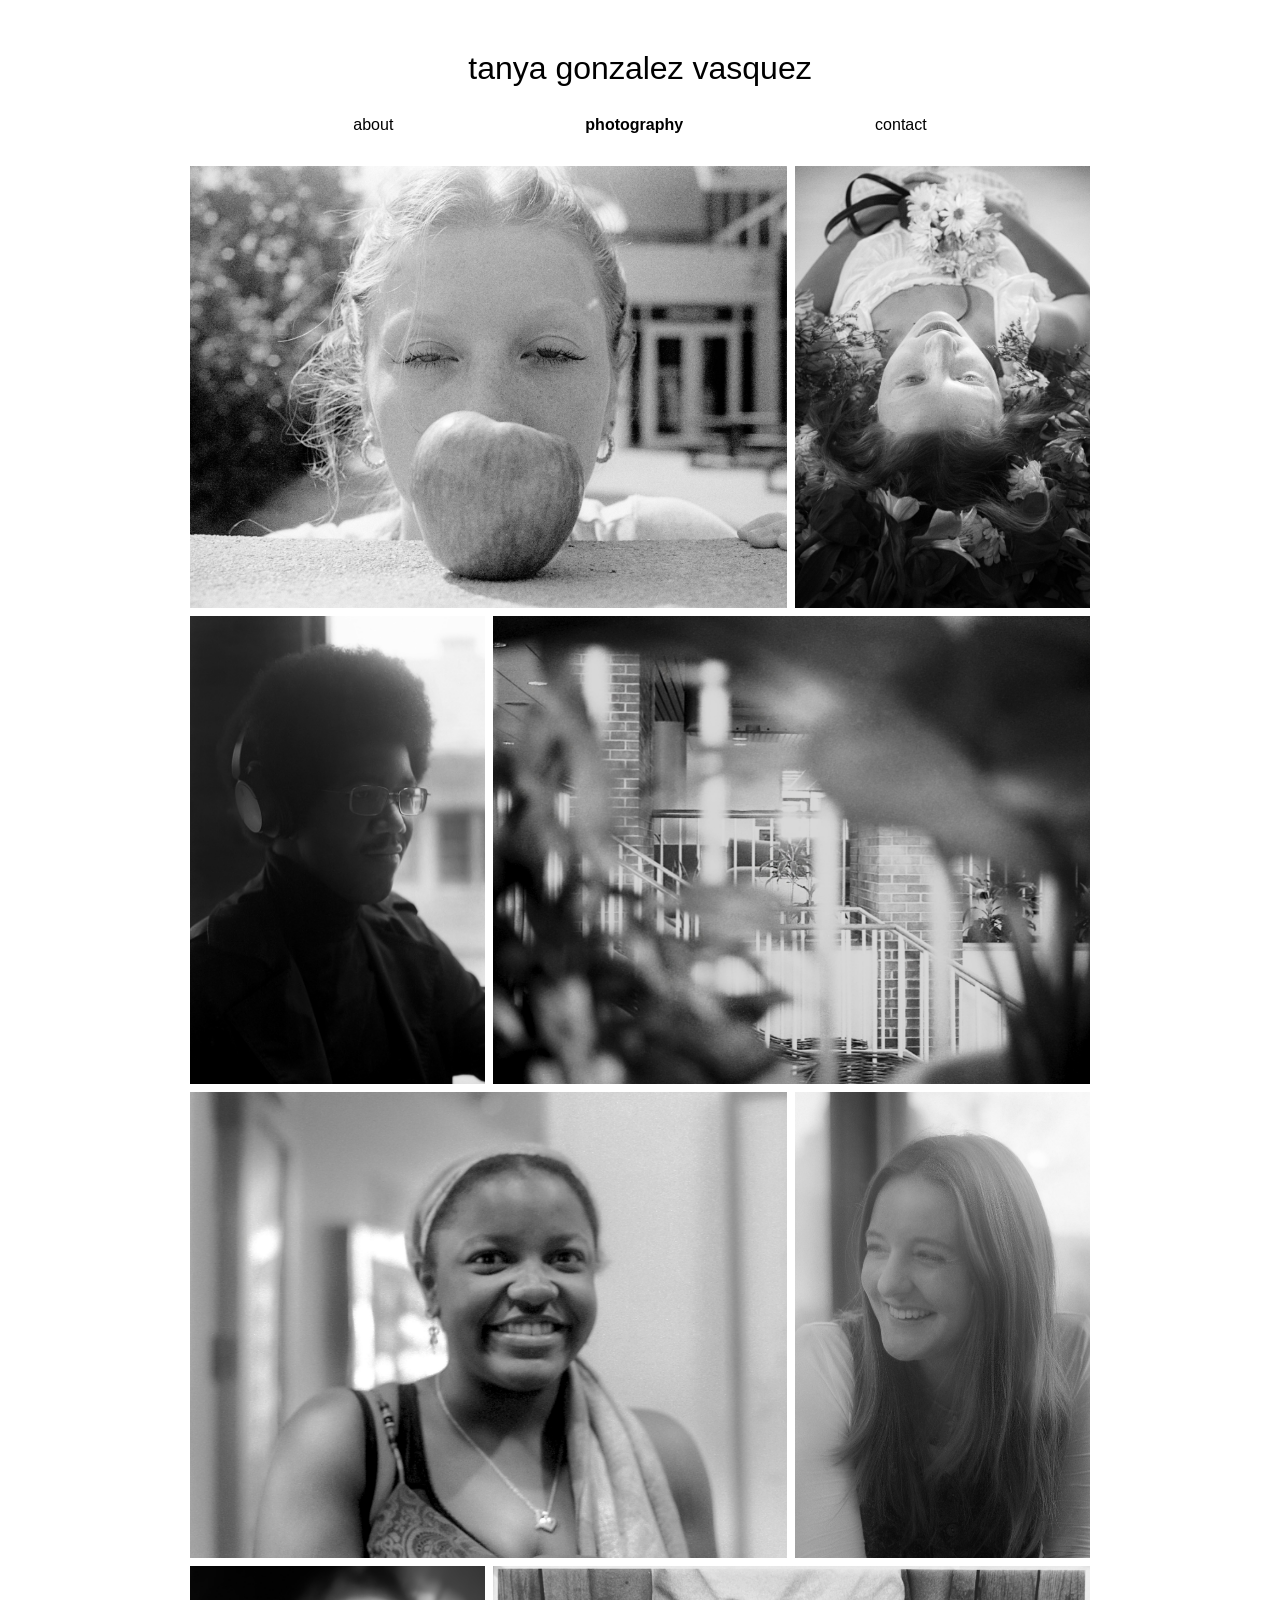
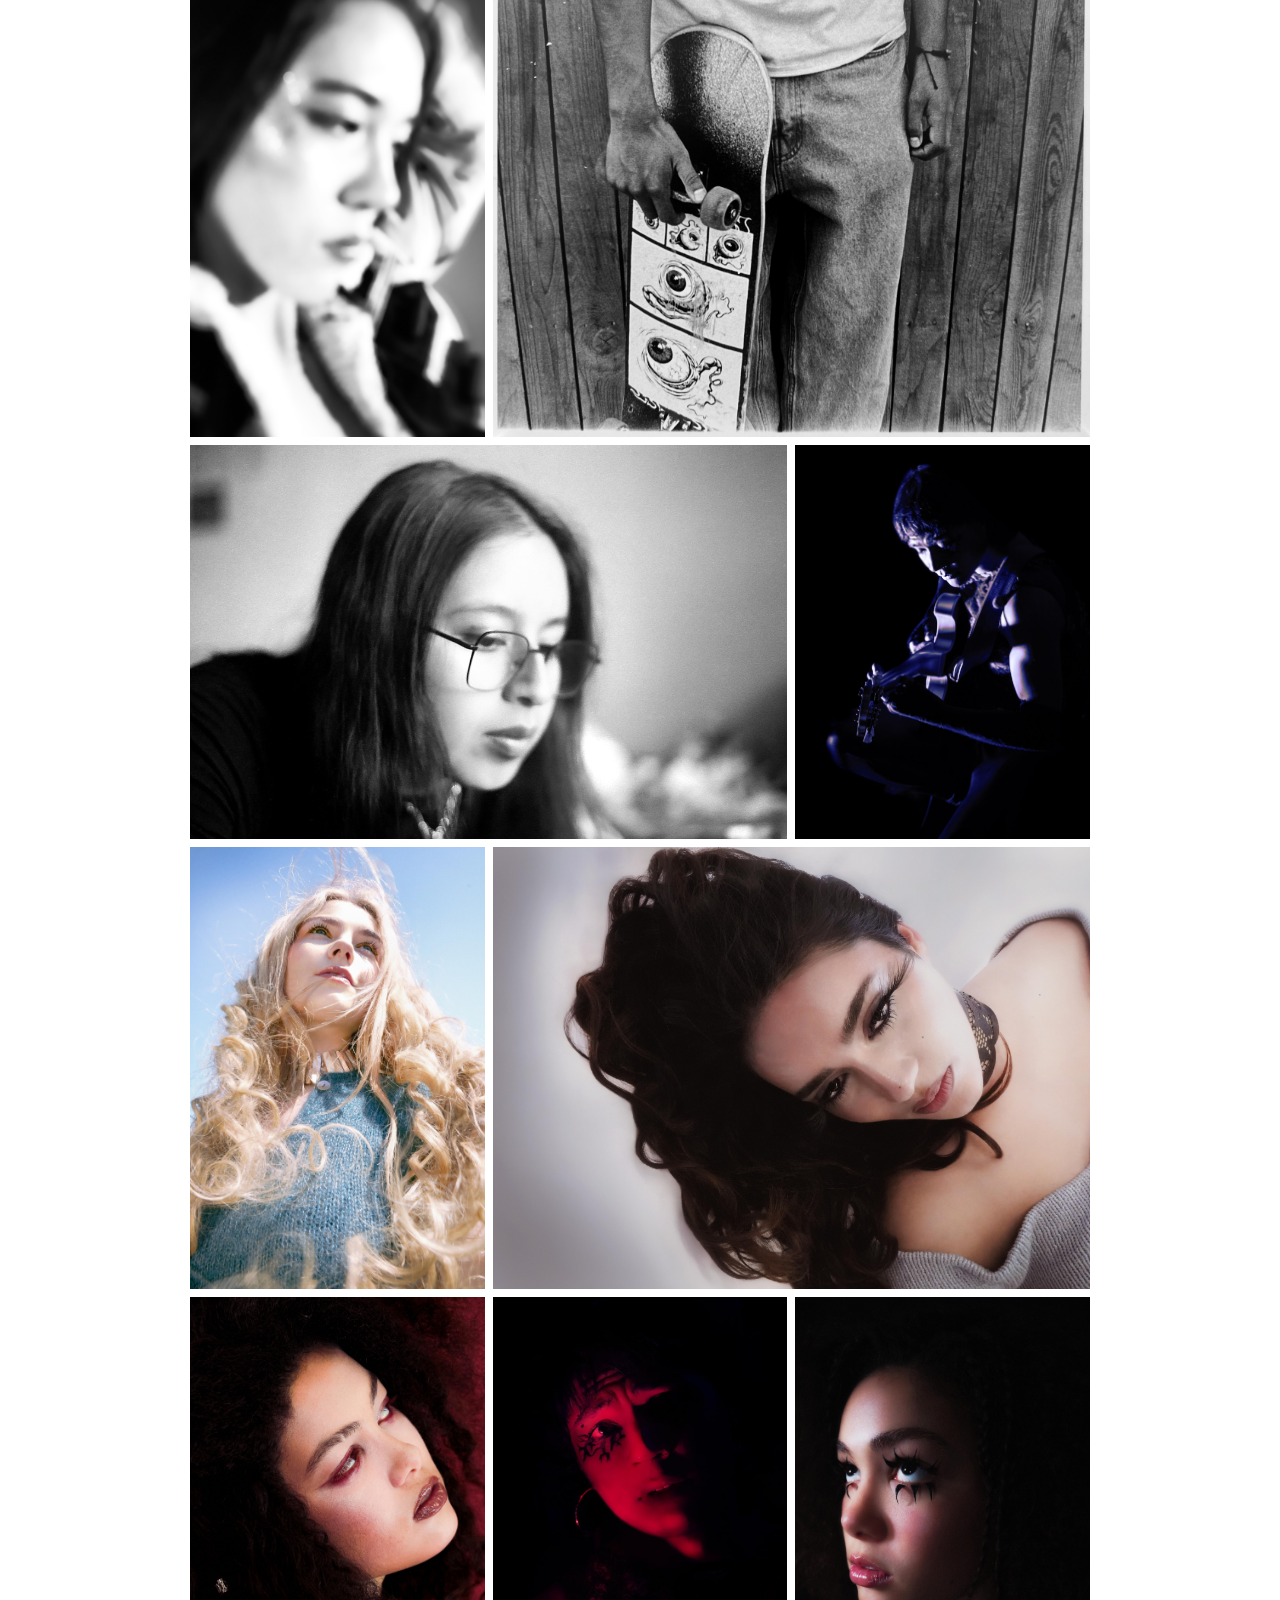
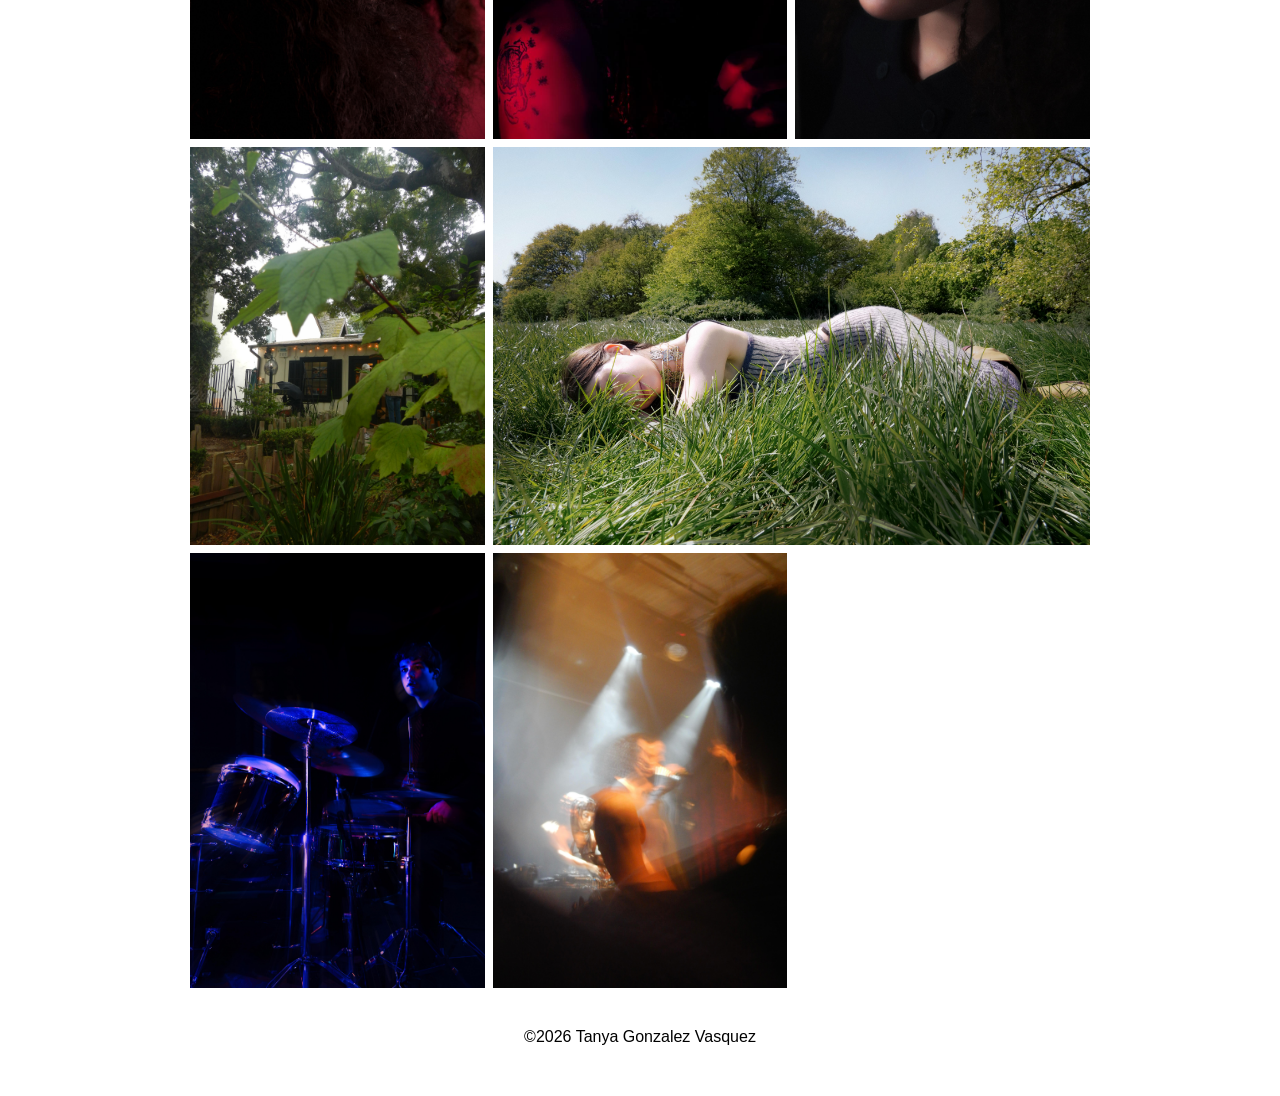
==== index.html @ c87685d4 "Initial upload for a portfolio website" ====
<!DOCTYPE html>
<html lang="en">
<head>
    <meta charset="UTF-8">
    <meta name="viewport" content="width=device-width, initial-scale=1.0">
    <title>Photography Page</title>
    <link rel="stylesheet" href="styles.css">
</head>

<body>
<header>
    <h1><a href="/index">tanya gonzalez vasquez</a></h1>
</header>

<nav class="navbar">
    <ul>
        <li><a href="/about">about</a></li>
        <li><a class="active" href="/index">photography</a></li>
        <li><a href="/contact">contact</a></li>
    </ul>
</nav>

<main>
    <div class="gallery-container">
        <div class="gallery-grid">
            <div class="photo-card grid-col-span-2">
                <img src="images/tgv_b&w_image_1.jpeg" alt="">
            </div>
            <div class="photo-card">
                <img src="images/tgv_b&w_image_2.jpeg" alt="">
            </div>
            <div class="photo-card">
                <img src="images/tgv_b&w_image_3.jpeg" alt="">
            </div>
            <div class="photo-card grid-col-span-2">
                <img src="images/tgv_b&w_image_4.jpeg" alt="">
            </div>
            <div class="photo-card grid-col-span-2">
                <img src="images/tgv_b&w_image_5.jpeg" alt="">
            </div>
            <div class="photo-card">
                <img src="images/tgv_b&w_image_6.jpeg" alt="">
            </div>
            <div class="photo-card">
                <img src="images/tgv_b&w_image_7.jpeg" alt="">
            </div>
            <div class="photo-card grid-col-span-2">
                <img src="images/tgv_b&w_image_8.jpeg" alt="">
            </div>
            <div class="photo-card grid-col-span-2">
                <img src="images/tgv_b&w_image_9.jpeg" alt="">
            </div>
            <div class="photo-card">
                <img src="images/tgv_color_image_1.jpeg" alt="">
            </div>
            <div class="photo-card">
                <img src="images/tgv_color_image_2.jpeg" alt="">
            </div>
            <div class="photo-card grid-col-span-2">
                <img src="images/tgv_color_image_3.jpeg" alt="">
            </div>
            <div class="photo-card">
                <img src="images/tgv_color_image_4.jpeg" alt="">
            </div>
            <div class="photo-card">
                <img src="images/tgv_color_image_5.jpeg" alt="">
            </div>
            <div class="photo-card">
                <img src="images/tgv_color_image_6.jpeg" alt="">
            </div>
            <div class="photo-card">
                <img src="images/tgv_color_image_7.jpeg" alt="">
            </div>
            <div class="photo-card grid-col-span-2">
                <img src="images/tgv_color_image_8.jpeg" alt="">
            </div>
            <div class="photo-card">
                <img src="images/tgv_color_image_9.jpeg" alt="">
            </div>
            <div class="photo-card">
                <img src="images/tgv_color_image_10.jpeg" alt="">
            </div>
        </div>
    </div>
</main>

<footer>
    <p>©2026 Tanya Gonzalez Vasquez</p>
</footer>
</body>
</html>
---- styles.css ----
body {
    font-family: sans-serif;
    margin: 50px;
}

h1 {
    text-align: center;
    font-weight: 300;
}

h1 a {
    text-decoration: none;
    color: black;
}

ul {
    list-style-type: none;
    margin: 0;
    padding: 0;
    display: flex;
    justify-content: center;
    gap: 10rem;
}

ul li a {
    display: block;
    color: black;
    text-decoration: none;
    padding: 8px 16px;
    transition: transform 0.3s ease-in;
}

ul li a:hover {
    transform: scale(1.05);
}

ul li a.active {
    /*border: 2px solid black;*/
    font-weight: bold;
}

.navbar {
    position: sticky;
    top: 0;
    background-color: white;
}

.navbar,
.gallery-container,
.about-container {
    width: 100%;
    margin: 0 auto;
}

.navbar,
.gallery-container {
    max-width: 900px;
}

.gallery-container,
.about-container,
.form-container,
.iframe-form-container {
    padding: 1.5rem 0;
}

.gallery-grid,
.about-grid {
    display: grid;
    grid-template-columns: repeat(3, 1fr);
}

.gallery-grid {
    gap: .5rem;
}

.about-grid {
    gap: 5rem;
}

.grid-col-span-2 {
    grid-column: span 2;
}

img {
    max-width: 100%;
    display: block;
}

.photo-card img{
    width: 100%;
    height: 100%;
    object-fit: cover;
    display: block;
}

.about-container {
    max-width: 800px;
}

.download-btn {
  display: inline-block;
  padding: 8px 10px;
  background: gray;
  color: white;
  text-decoration: none;
  border-radius: 3px;
}

.form-container {
    width: 100%;
    max-width: 450px;
    margin: 0 auto;
}

/*styling for google form ↓ ↓ */
.iframe-form-container iframe {
    display: block;
    margin: 0 auto;
    width: 100%;
    max-width: 640px;
}

h2 {
    text-align: center;
}

input,
textarea {
    width: 100%;
    padding: 10px;
    margin: 10px 0;
    box-sizing: border-box;
    font-size: 1.1rem;
}

textarea {
    height: 200px;
}

.submit-btn {
    width: 100px;
    height: 30px;
    font-size: 1.1rem;
    border-radius: 3px;
    background-color: pink;

    display: block;
    margin: 10px auto;
}

footer {
    text-align: center;
}
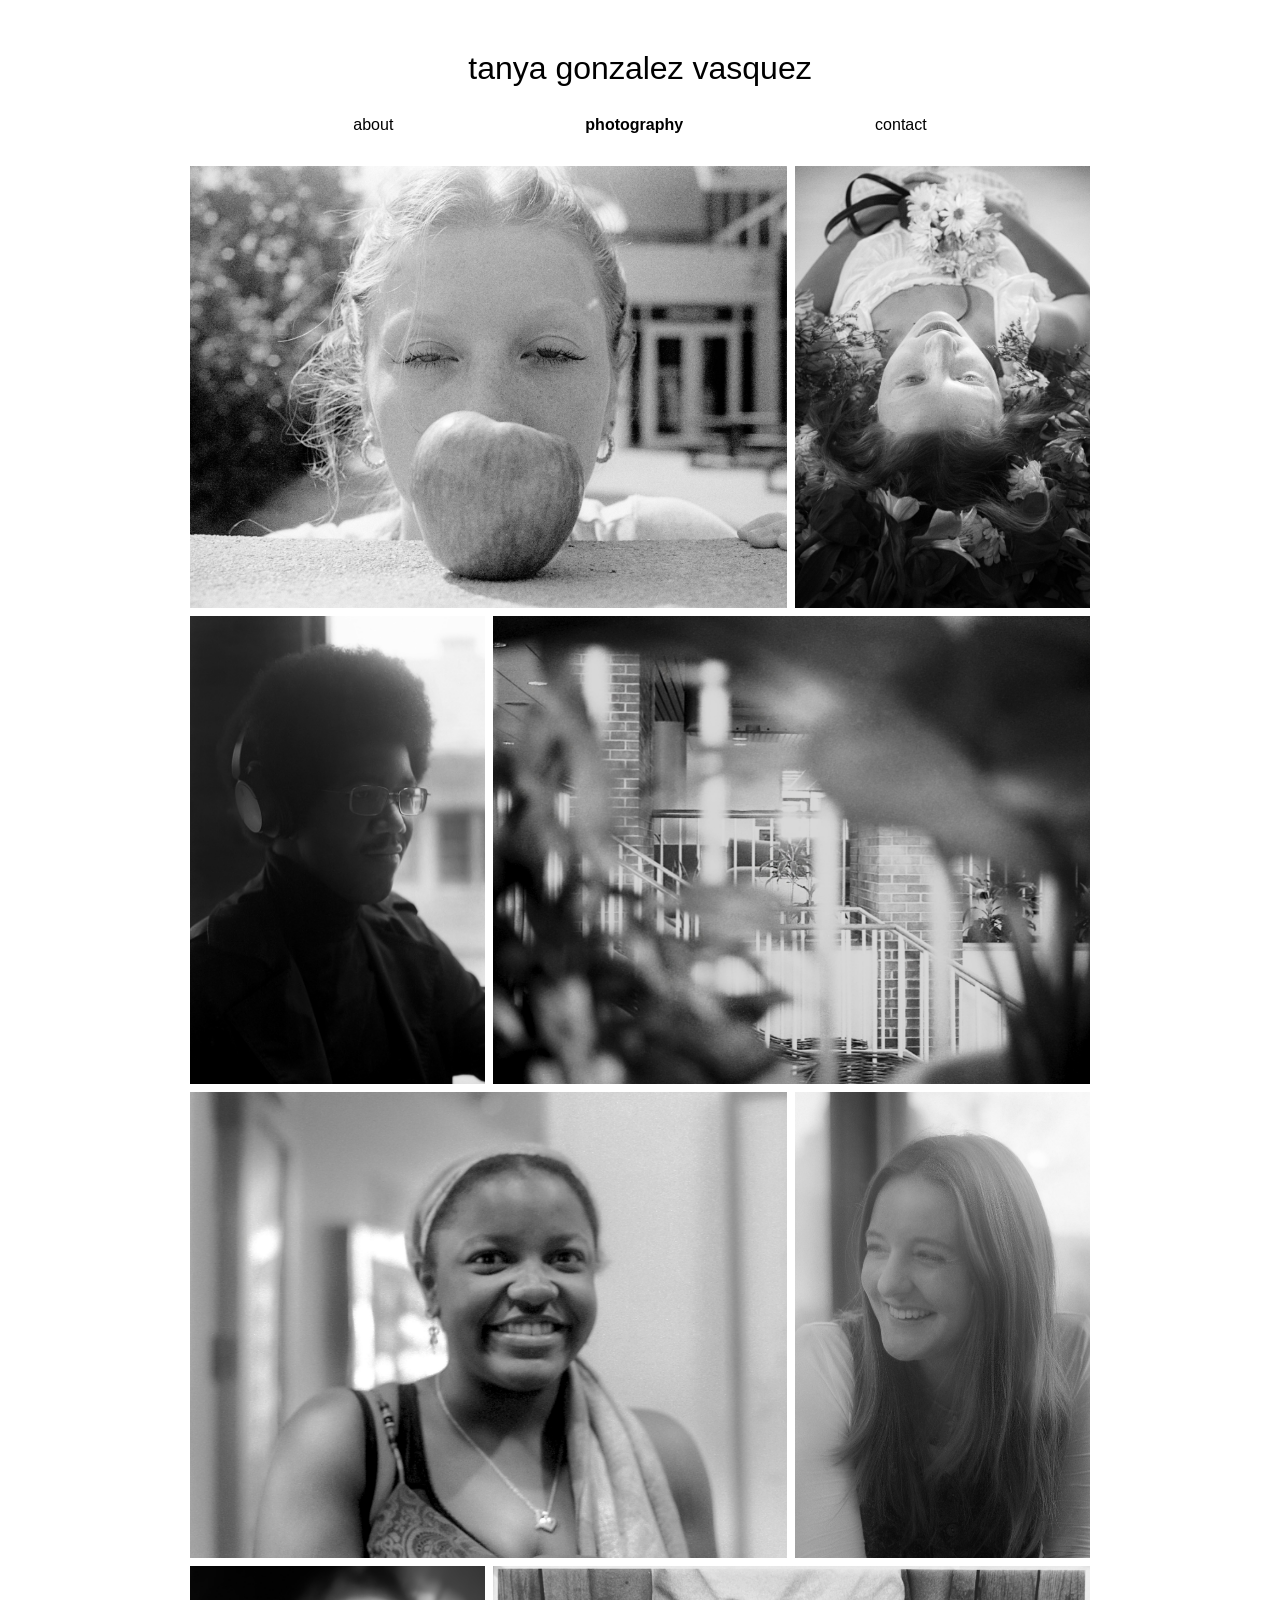
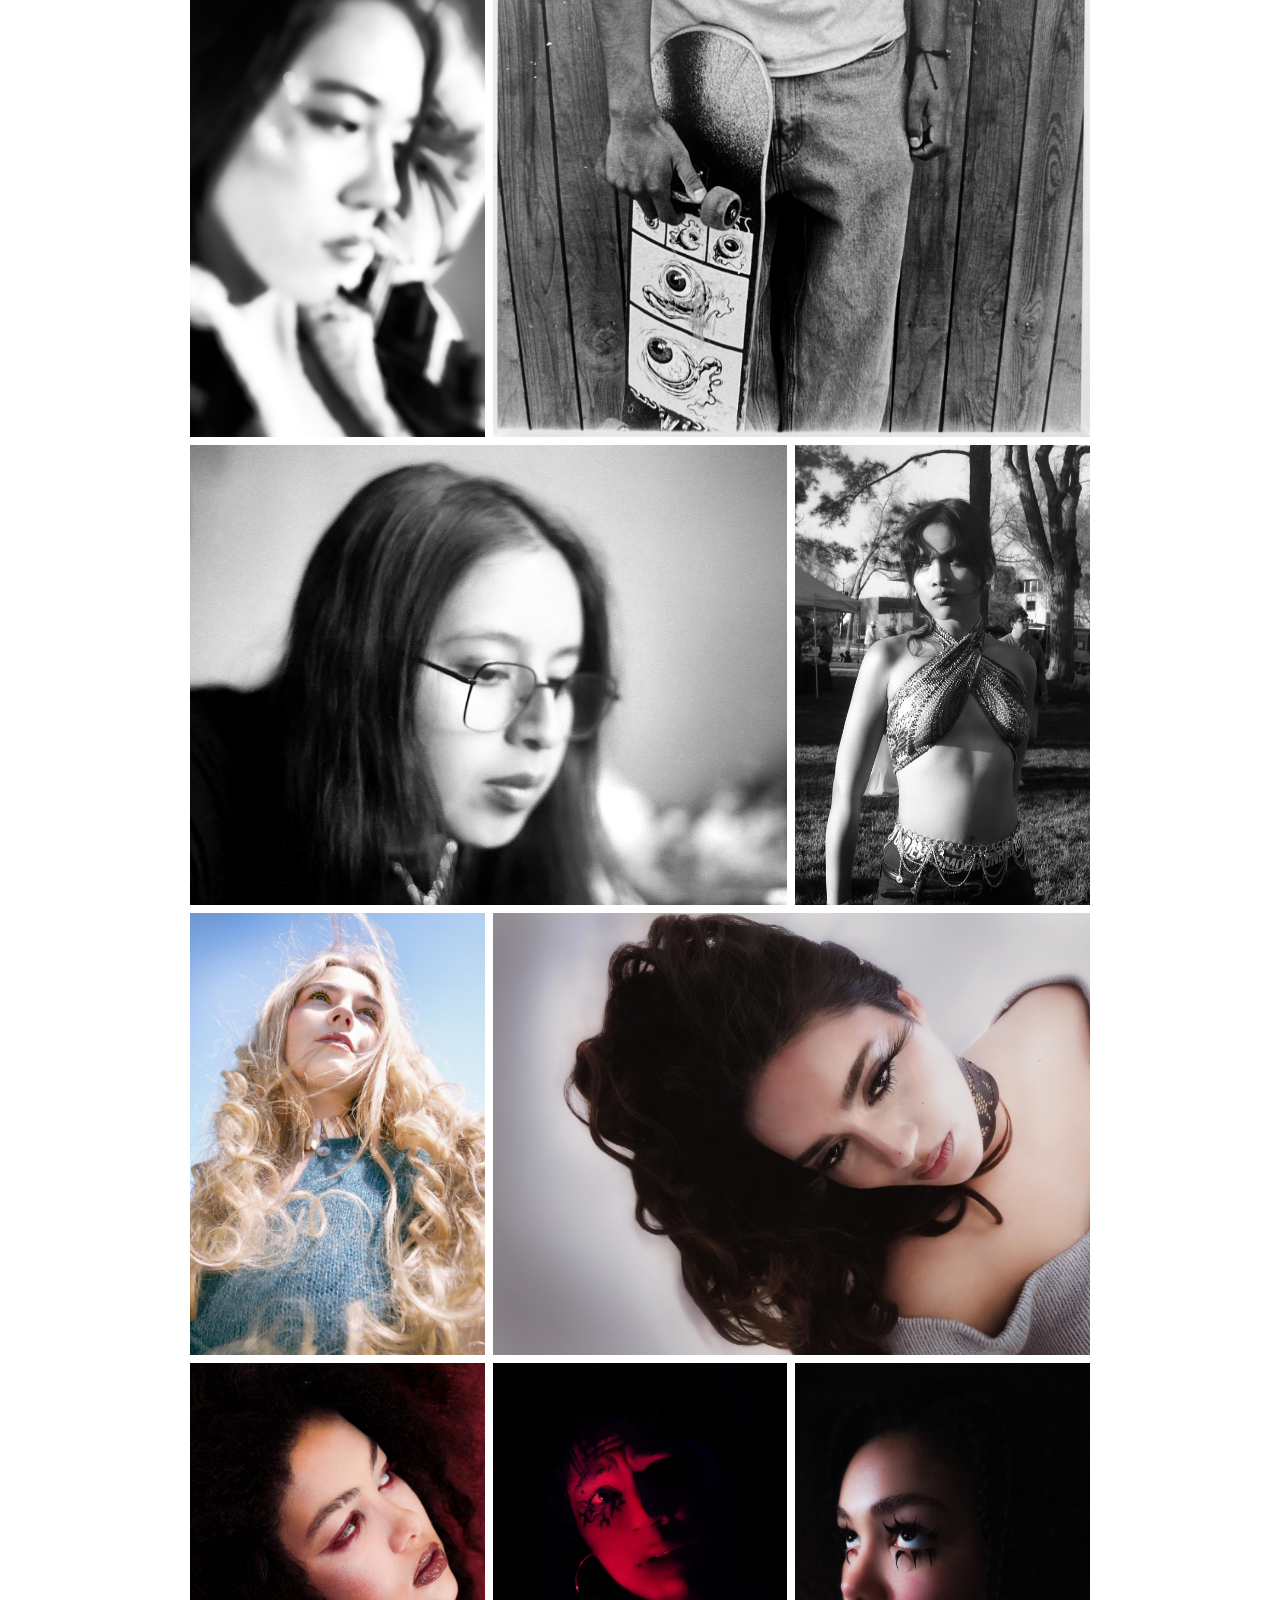
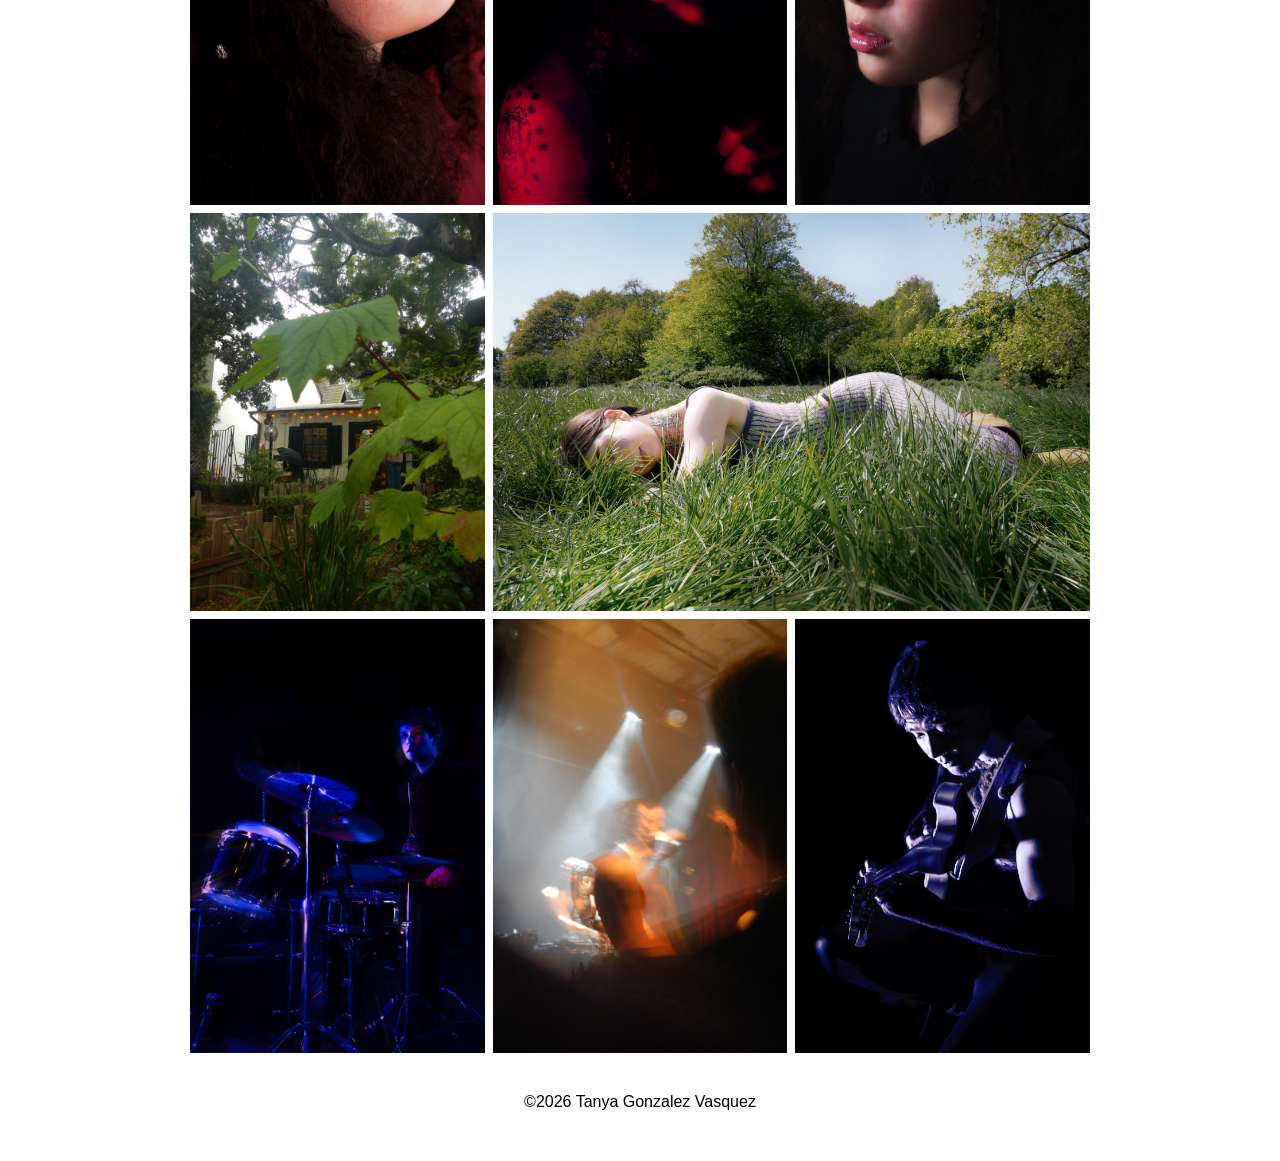
==== commit cd420774: "adding alternative text to all the images in the index html file" ====
--- a/index.html
+++ b/index.html
@@ -9,14 +9,14 @@
 
 <body>
 <header>
-    <h1><a href="/index">tanya gonzalez vasquez</a></h1>
+    <h1><a href="./index">tanya gonzalez vasquez</a></h1>
 </header>
 
 <nav class="navbar">
     <ul>
-        <li><a href="/about">about</a></li>
-        <li><a class="active" href="/index">photography</a></li>
-        <li><a href="/contact">contact</a></li>
+        <li><a href="./about">about</a></li>
+        <li><a class="active" href="./index">photography</a></li>
+        <li><a href="./contact">contact</a></li>
     </ul>
 </nav>
 
@@ -24,61 +24,64 @@
     <div class="gallery-container">
         <div class="gallery-grid">
             <div class="photo-card grid-col-span-2">
-                <img src="images/tgv_b&w_image_1.jpeg" alt="">
+                <img src="images/tgv_bw_image_1.jpeg" alt="landscape portrait of a girl's face behind an apple">
             </div>
             <div class="photo-card">
-                <img src="images/tgv_b&w_image_2.jpeg" alt="">
+                <img src="images/tgv_bw_image_2.jpeg" alt="upside down portrait of a girl lying down holding a bouquet of flowers">
             </div>
             <div class="photo-card">
-                <img src="images/tgv_b&w_image_3.jpeg" alt="">
+                <img src="images/tgv_bw_image_3.jpeg" alt="portrait with a 3/4 view of a guy with headphones on">
             </div>
             <div class="photo-card grid-col-span-2">
-                <img src="images/tgv_b&w_image_4.jpeg" alt="">
+                <img src="images/tgv_bw_image_4.jpeg" alt="landscape portrait of stairs inside a building with plants around it in the foreground">
             </div>
             <div class="photo-card grid-col-span-2">
-                <img src="images/tgv_b&w_image_5.jpeg" alt="">
+                <img src="images/tgv_bw_image_5.jpeg" alt="landscape portrait of of a girl wearing a long hair scarf smiling directly at the camera">
             </div>
             <div class="photo-card">
-                <img src="images/tgv_b&w_image_6.jpeg" alt="">
+                <img src="images/tgv_bw_image_6.jpeg" alt="portrait with a 3/4 view of a girl smiling">
             </div>
             <div class="photo-card">
-                <img src="images/tgv_b&w_image_7.jpeg" alt="">
+                <img src="images/tgv_bw_image_7.jpeg" alt="closeup side portrait of a girl looking straight ahead with a neutral expression">
             </div>
             <div class="photo-card grid-col-span-2">
-                <img src="images/tgv_b&w_image_8.jpeg" alt="">
+                <img src="images/tgv_bw_image_8.jpeg" alt="landscape portrait of a person holding a skateboard with their right hand">
             </div>
             <div class="photo-card grid-col-span-2">
-                <img src="images/tgv_b&w_image_9.jpeg" alt="">
+                <img src="images/tgv_bw_image_9.jpeg" alt="landscape portrait with a 3/4 view of a girl wearing glasses and a slight downward gaze">
             </div>
             <div class="photo-card">
-                <img src="images/tgv_color_image_1.jpeg" alt="">
+                <img src="images/tgv_bw_image_10.jpeg" alt="portrait of a girl looking to her right side">
             </div>
             <div class="photo-card">
-                <img src="images/tgv_color_image_2.jpeg" alt="">
+                <img src="images/tgv_color_image_1.jpeg" alt="portrait of a girl looking up and slightly to her left">
             </div>
             <div class="photo-card grid-col-span-2">
-                <img src="images/tgv_color_image_3.jpeg" alt="">
+                <img src="images/tgv_color_image_2.jpeg" alt="closeup landscape portrait of a girl's face who's lying down on the ground">
             </div>
             <div class="photo-card">
-                <img src="images/tgv_color_image_4.jpeg" alt="">
+                <img src="images/tgv_color_image_3.jpeg" alt="closeup portrait with a 3/4 view of a girl's face who's head is tilted up">
             </div>
             <div class="photo-card">
-                <img src="images/tgv_color_image_5.jpeg" alt="">
+                <img src="images/tgv_color_image_4.jpeg" alt="portrait of someone with dramatic line art under their eye looking straight at the camera">
             </div>
             <div class="photo-card">
-                <img src="images/tgv_color_image_6.jpeg" alt="">
+                <img src="images/tgv_color_image_5.jpeg" alt="portrait with a 3/4 view of a girl with long wispy eyelashes and an upwards gaze">
             </div>
             <div class="photo-card">
-                <img src="images/tgv_color_image_7.jpeg" alt="">
+                <img src="images/tgv_color_image_6.jpeg" alt="portrait of a building with a leafy plant cutting directly across the foreground">
             </div>
             <div class="photo-card grid-col-span-2">
-                <img src="images/tgv_color_image_8.jpeg" alt="">
+                <img src="images/tgv_color_image_7.jpeg" alt="landscape portrait of girl lying in the grass on a sunny day">
             </div>
             <div class="photo-card">
-                <img src="images/tgv_color_image_9.jpeg" alt="">
+                <img src="images/tgv_color_image_8.jpeg" alt="portrait of a guy playing the drums in a dark room with violet and magenta lighting on him">
             </div>
             <div class="photo-card">
-                <img src="images/tgv_color_image_10.jpeg" alt="">
+                <img src="images/tgv_color_image_9.jpeg" alt="portrait with motion blur of a person singing and a dj behind him">
+            </div>
+            <div class="photo-card">
+                <img src="images/tgv_color_image_10.jpeg" alt="portrait of a guy playing the guitar in a dark room with violet lighting on him">
             </div>
         </div>
     </div>
